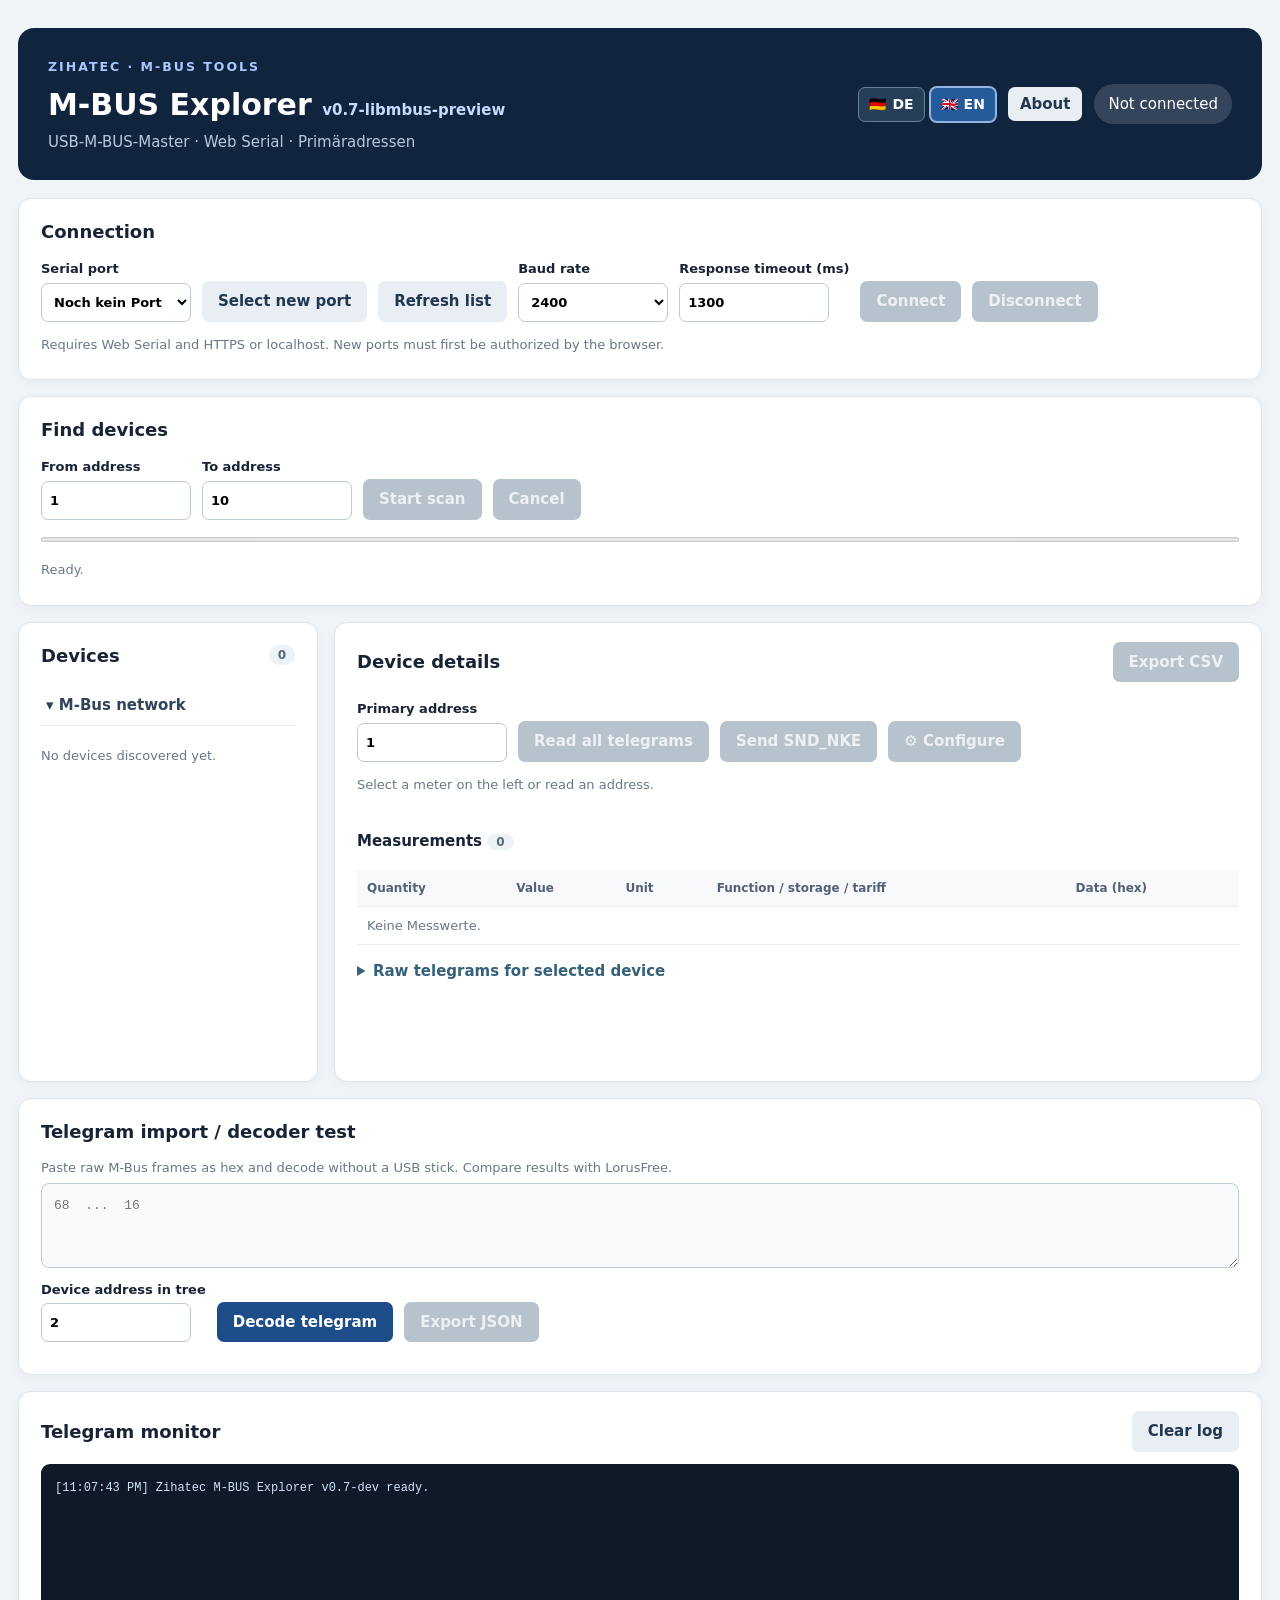
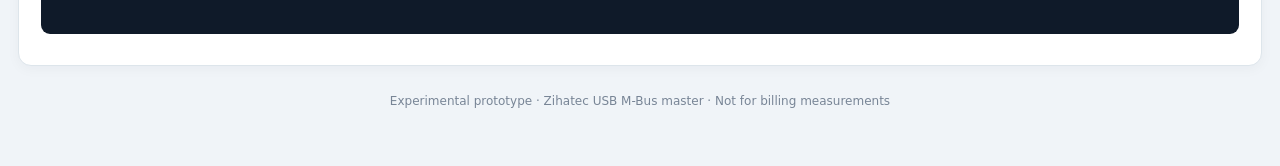
==== index.html @ 08e67579 "Add files via upload" ====
<!doctype html><html lang="de"><head><meta charset="utf-8"><meta name="viewport" content="width=device-width,initial-scale=1"><title>Zihatec M-BUS Explorer 0.7</title><link rel="stylesheet" href="style.css"></head><body><main><header><div><small>ZIHATEC · M-BUS TOOLS</small><h1>M-BUS Explorer <span>v0.7-libmbus-preview</span></h1><p>USB-M-BUS-Master · Web Serial · Primäradressen</p></div><div class="header-right"><div class="language-toggle" role="group" aria-label="Language / Sprache"><button type="button" id="langDe" class="lang-button" lang="de" aria-label="Deutsch" title="Deutsch">🇩🇪 <span>DE</span></button><button type="button" id="langEn" class="lang-button" lang="en" aria-label="English" title="English">🇬🇧 <span>EN</span></button></div><button id="aboutOpen" class="secondary small-button" data-i18n="about">Info</button><div id="status" class="pill">Nicht verbunden</div></div></header><section class="panel"><h2 data-i18n="connection">Verbindung</h2><div class="controls"><label><span data-i18n="serialPort">Serielle Schnittstelle</span><select id="ports"><option value="">Bitte Port freigeben …</option></select></label><button id="choosePort" class="secondary" data-i18n="choosePort">Neuen Port auswählen</button><button id="refreshPorts" class="secondary" data-i18n="refreshPorts">Liste aktualisieren</button><label><span data-i18n="baudrate">Baudrate</span><select id="baud"><option>2400</option><option>300</option><option>600</option><option>1200</option><option>4800</option><option>9600</option><option>19200</option></select></label><label><span data-i18n="timeoutLabel">Antwort-Timeout (ms)</span><input type="number" id="timeout" min="100" max="20000" value="1300"></label><button id="connect" data-i18n="connect">Verbinden</button><button id="disconnect" disabled data-i18n="disconnect">Trennen</button></div><p class="note" data-i18n="serialNote">Benötigt einen Browser mit Web Serial API und HTTPS oder localhost. Neue Ports müssen zunächst freigegeben werden.</p></section><section class="panel"><h2 data-i18n="search">Geräte suchen</h2><div class="controls"><label><span data-i18n="fromAddress">Von Adresse</span><input type="number" id="from" value="1" min="0" max="250"></label><label><span data-i18n="toAddress">Bis Adresse</span><input type="number" id="to" value="10" min="0" max="250"></label><button id="scan" disabled data-i18n="startScan">Scan starten</button><button id="stop" disabled data-i18n="cancel">Abbrechen</button></div><progress id="progress" value="0" max="100"></progress><p id="scanStatus" class="note" data-i18n="ready">Bereit.</p></section>
<section class="explorer-layout"><aside class="panel tree-panel"><div class="heading"><h2 data-i18n="devices">Geräte</h2><span id="deviceCount" class="counter">0</span></div><div class="tree-heading" data-i18n="network">▾ M-BUS Netzwerk</div><div id="deviceTree" class="device-tree" role="tree" aria-label="Gefundene M-BUS-Geräte"><p class="muted">Noch keine Geräte gefunden. Starte einen Scan oder lies eine Adresse aus.</p></div></aside><section class="panel detail-panel"><div class="heading"><h2 id="detailTitle" data-i18n="details">Gerätedetails</h2><button id="exportCsv" class="secondary" disabled data-i18n="exportCsv">CSV exportieren</button></div><div class="controls read-controls"><label><span data-i18n="primaryAddress">Primäradresse</span><input type="number" id="address" value="1" min="0" max="250"></label><button id="read" disabled data-i18n="readAll">Alle Telegramme lesen</button><button id="reset" disabled data-i18n="sendReset">SND_NKE senden</button><button id="configure" class="secondary" disabled data-i18n="configure">⚙ Konfigurieren</button></div><section id="configPanel" class="config-panel" hidden><div class="heading"><h3 data-i18n="configTitle">Geräteparameter</h3><button id="configClose" class="secondary" data-i18n="close">Schließen</button></div><p class="note" data-i18n="configWarning">Schreibbefehle verändern Zählereinstellungen. Nur ein eindeutig adressiertes Gerät konfigurieren. Gerät muss die Befehle unterstützen.</p><div class="config-grid"><fieldset><legend data-i18n="addressTitle">Primäradresse ändern</legend><label><span data-i18n="newAddress">Neue Adresse (1–250)</span><input id="newAddress" type="number" min="1" max="250" value="2"></label><button id="setAddress" data-i18n="writeAddress">Adresse schreiben und prüfen</button></fieldset><fieldset><legend data-i18n="baudTitle">Gerätebaudrate ändern</legend><label><span data-i18n="newBaud">Neue Baudrate</span><select id="newBaud"><option>300</option><option>600</option><option>1200</option><option selected>2400</option><option>4800</option><option>9600</option><option>19200</option><option>38400</option></select></label><button id="setBaud" data-i18n="writeBaud">Baudrate schreiben und prüfen</button></fieldset></div><div id="configResult" class="note" role="status"></div></section><div id="meterInfo" class="note" data-i18n="selectMeter">Links ein Gerät auswählen oder eine Adresse auslesen.</div><div id="meterMeta" class="meta-grid"></div><div id="decodeWarning" class="warning" hidden></div><h3><span data-i18n="measurements">Messwerte</span> <span id="recordCount" class="counter">0</span></h3><div class="tablewrap"><table><thead><tr><th data-i18n="measure">Messgröße</th><th data-i18n="value">Wert</th><th data-i18n="unit">Einheit</th><th data-i18n="functionStorage">Funktion / Speicher / Tarif</th><th data-i18n="rawData">Daten (Hex)</th></tr></thead><tbody id="records"><tr><td colspan="5" class="muted">Keine Messwerte.</td></tr></tbody></table></div><details class="raw-block"><summary data-i18n="rawTelegram">Rohtelegramm des ausgewählten Geräts</summary><pre id="rawFrame" data-i18n="noFrame">Noch kein Telegramm.</pre></details></section></section>
<section class="panel offline-panel"><div class="heading"><h2 data-i18n="telegramImport">Telegramm-Import / Decoder-Test</h2></div><p class="note" data-i18n="importHelp">M-BUS-Rohtelegramm als Hex einfügen und ohne USB-Stick dekodieren. Für Decoder-Vergleiche mit LorusFree.</p><textarea id="importHex" rows="3" spellcheck="false" placeholder="68  ...  16"></textarea><div class="controls import-actions"><label><span data-i18n="importAddress">Geräteadresse (für Baum)</span><input type="number" id="importAddress" min="0" max="250" value="2"></label><button id="importFrame" data-i18n="decodeImport">Telegramm dekodieren</button><button id="exportJson" class="secondary" disabled data-i18n="exportJson">JSON exportieren</button></div><p class="note" id="importResult" role="status"></p></section><section class="panel"><div class="heading"><h2 data-i18n="telegramMonitor">Telegramm-Monitor</h2><button id="clear" class="secondary" data-i18n="clearLog">Log löschen</button></div><pre id="log" aria-live="polite"></pre></section><footer data-i18n="footer">Experimenteller Prototyp · Zihatec USB-M-BUS-Master · Nicht für abrechnungsrelevante Messungen</footer></main><dialog id="aboutDialog"><div class="heading"><h2>Zihatec M-BUS Explorer v0.7-libmbus-preview</h2><button id="aboutClose" class="secondary" data-i18n="close">Schließen</button></div><p data-i18n="aboutBody">Browserbasierter M-BUS Explorer für Zihatec USB-M-BUS-Hardware.</p><p><b data-i18n="decoder">Decoder:</b> <span id="decoderVersion">Zihatec JS fallback · Adapter API v1</span></p><p data-i18n="decoderNote">libmbus wird als WebAssembly-Decoder geladen, falls ein geprüfter Build vorhanden ist. Ohne WASM bleibt der bisherige JavaScript-Decoder aktiv.</p><p><a href="https://www.hwhardsoft.de/" target="_blank" rel="noopener noreferrer" data-i18n="homepage">Zihatec Homepage besuchen</a></p><p><a href="https://github.com/rscada/libmbus" target="_blank" rel="noopener">libmbus · rSCADA</a> · BSD-3-Clause</p><p>© 2026 Zihatec GmbH</p></dialog><script src="i18n.js"></script><script src="decoder.js"></script><script src="decoder-api.js"></script><script src="app.js"></script><script src="wasm-loader.js"></script></body></html>
---- style.css ----
:root{font:15px/1.5 system-ui,-apple-system,Segoe UI,sans-serif;color:#182336;background:#f0f4f8}*{box-sizing:border-box}body{margin:0}main{max-width:1100px;margin:28px auto;padding:0 18px}header{background:#11243e;color:white;padding:27px 30px;border-radius:16px;display:flex;justify-content:space-between;gap:18px;align-items:center;margin-bottom:18px}header small{letter-spacing:2px;color:#a8c8ff;font-weight:700}h1{font-size:30px;margin:4px 0}h1 span{font-size:15px;color:#c6dbff}header p{margin:0;color:#b8c8dc}.pill{background:#33445b;padding:9px 14px;border-radius:30px;white-space:nowrap}.pill.on{background:#204b83}.panel{background:white;border:1px solid #dde5eb;border-radius:13px;padding:19px 22px;margin-bottom:16px;box-shadow:0 3px 13px #1223380a}h2{font-size:18px;margin:0 0 14px}.controls{display:flex;flex-wrap:wrap;align-items:end;gap:11px}.controls label{display:flex;flex-direction:column;gap:4px;font-size:13px;font-weight:650}input,select{font:inherit;background:#fff;border:1px solid #bdc8d4;border-radius:7px;padding:8px;width:150px;height:39px}button{font:inherit;border:0;background:#1c4d88;color:white;border-radius:7px;padding:9px 16px;min-height:39px;cursor:pointer;font-weight:600}button:hover:not(:disabled){background:#143d70}button:disabled{cursor:not-allowed;background:#b6c3cc;color:#edf1f5}.secondary{background:#e8eef4;color:#223750}.secondary:hover:not(:disabled){background:#dbe5ee}.note,.muted{color:#687789;font-size:13px}.note{margin:13px 0 6px}.tablewrap{overflow-x:auto}table{width:100%;border-collapse:collapse;margin-top:12px;text-align:left}td,th{padding:9px 10px;border-bottom:1px solid #e8edf1}th{font-size:12px;color:#526176;background:#f7f9fb}td button{min-height:29px;font-size:12px;padding:4px 10px}progress{width:100%;margin-top:15px;height:9px;accent-color:#245c9b}.heading{display:flex;align-items:center;justify-content:space-between;gap:15px}.heading h2{margin:0}pre{background:#0f1a29;color:#cde3f6;border-radius:9px;min-height:170px;max-height:350px;overflow:auto;padding:14px;white-space:pre-wrap;overflow-wrap:anywhere;font:12px/1.7 Consolas,monospace}footer{font-size:12px;text-align:center;color:#788596;padding:10px 0 28px}@media(max-width:630px){header{display:block}.pill{display:inline-block;margin-top:14px}h1{font-size:25px}input,select{width:135px}}

main{max-width:1450px}.explorer-layout{display:grid;grid-template-columns:minmax(240px,300px) minmax(0,1fr);align-items:stretch;gap:16px}.explorer-layout>.panel{min-width:0}.tree-panel{min-height:460px}.tree-heading{margin-top:16px;padding:9px 5px;font-weight:700;color:#31445a;border-bottom:1px solid #e5ecf2}.device-tree{padding:7px 0}.device-node{display:block;width:100%;min-height:unset;text-align:left;background:transparent;color:#24405a;border:1px solid transparent;border-radius:8px;padding:10px 9px;font-weight:500;cursor:pointer;margin:3px 0}.device-node:hover:not(:disabled){background:#edf3fb;color:#173f71}.device-node.selected{background:#e4eefb;border-color:#91afd5}.device-node .node-head{display:flex;gap:7px;align-items:center;font-weight:700}.device-node .node-sub{display:block;padding-left:22px;font-size:12px;color:#687789;overflow-wrap:anywhere}.node-bullet{color:#255a99;font-size:11px}.node-offline{color:#9aa8b6}.counter{background:#edf2f6;color:#576a7a;border-radius:20px;padding:1px 9px;font-size:12px;font-weight:600}.read-controls{margin-top:17px}.meta-grid{display:grid;grid-template-columns:repeat(auto-fit,minmax(130px,1fr));gap:9px;margin:15px 0}.meta-item{background:#f5f8fb;padding:10px 12px;border-radius:9px;min-width:0}.meta-item .k{display:block;font-size:11px;color:#677789}.meta-item .v{display:block;font-size:14px;font-weight:650;overflow-wrap:anywhere}.detail-panel h3{font-size:15px;margin:21px 0 5px}.warning{border:1px solid #efd39a;background:#fff7e7;border-radius:8px;padding:10px 12px;color:#7a521c;font-size:13px}.raw-block{margin-top:15px}.raw-block summary{cursor:pointer;font-weight:650;color:#35617a}.raw-block pre{min-height:70px;max-height:160px}td.value{font-variant-numeric:tabular-nums;font-weight:700}tr.unknown td{color:#8a6c42}@media(max-width:860px){.explorer-layout{grid-template-columns:1fr}.tree-panel{min-height:auto}.device-tree{display:grid;grid-template-columns:repeat(auto-fill,minmax(220px,1fr));gap:3px}}
.header-right{display:flex;flex-wrap:wrap;align-items:center;justify-content:flex-end;gap:12px}.language-choice{display:flex;align-items:center;gap:8px;font-size:13px}.language-choice select{width:105px;height:34px}.small-button{min-height:34px;padding:6px 12px}.config-panel{background:#edf3fa;border:1px solid #b1c7e6;border-radius:12px;padding:14px 17px;margin:16px 0}.config-panel h3{margin:2px 0}.config-grid{display:grid;grid-template-columns:repeat(auto-fit,minmax(220px,1fr));gap:12px}.config-grid fieldset{border:1px solid #ccdaeb;border-radius:9px;display:flex;flex-direction:column;gap:10px;min-width:0}.config-grid legend{font-weight:700;padding:0 5px}.config-grid label{display:flex;flex-direction:column;gap:4px;font-size:13px}.config-grid button{width:100%}dialog{border:1px solid #cad6df;border-radius:14px;padding:24px;max-width:min(550px,92vw);box-shadow:0 15px 70px #0004}dialog::backdrop{background:#0d1e3288}[hidden]{display:none!important}@media(max-width:700px){.header-right{justify-content:flex-start}}

/* v0.6 compact language switch */
.language-toggle{display:inline-flex;gap:5px;align-items:center;white-space:nowrap}.lang-button{font-size:14px;min-height:35px;padding:6px 10px;border:1px solid #65819c;background:#273e58;color:#fff;display:flex;gap:6px;align-items:center}.lang-button:hover:not(:disabled){background:#3e5876}.lang-button.active{background:#245c9b;border-color:#96b6e2;box-shadow:0 0 0 1px #96b6e2}.lang-button:focus-visible{outline:3px solid #f6d260;outline-offset:3px}.offline-panel textarea{display:block;width:100%;max-width:none;min-height:82px;resize:vertical;font:13px/1.5 Consolas,monospace;background:#f8fafc;padding:12px;border:1px solid #bdc8d4;border-radius:8px}.import-actions{margin-top:12px}

/* Zihatec navy/blue theme */
:root{accent-color:#245c9b}a{color:#194b86}a:hover{color:#103766}button:focus-visible,input:focus-visible,select:focus-visible,textarea:focus-visible{outline:2px solid #3169a9;outline-offset:2px}progress{accent-color:#245c9b}progress::-webkit-progress-value{background:#245c9b}progress::-moz-progress-bar{background:#245c9b}
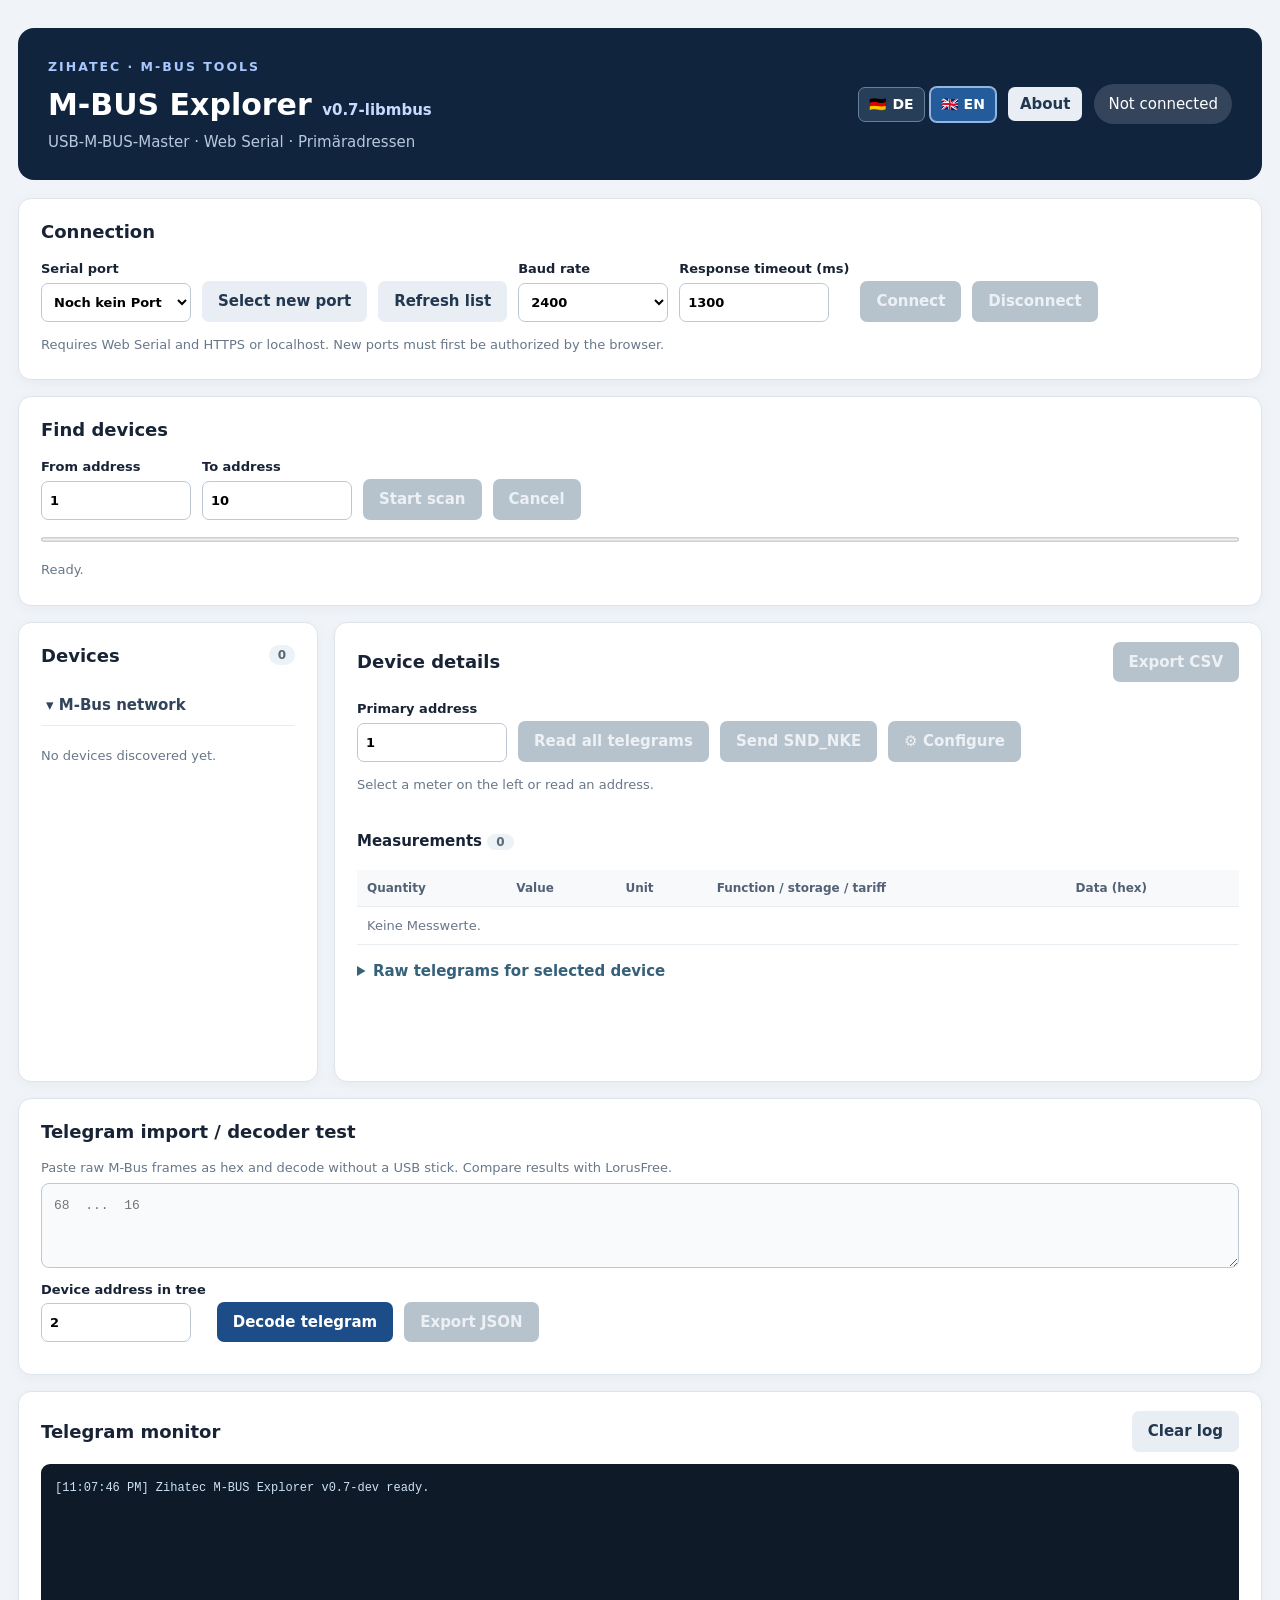
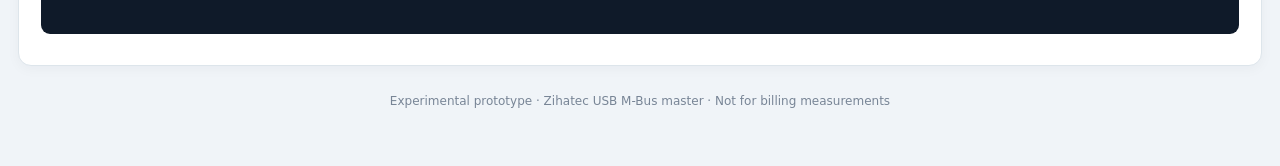
==== commit d8d3982c: "Add files via upload" ====
--- a/index.html
+++ b/index.html
@@ -1,3 +1,3 @@
-<!doctype html><html lang="de"><head><meta charset="utf-8"><meta name="viewport" content="width=device-width,initial-scale=1"><title>Zihatec M-BUS Explorer 0.7</title><link rel="stylesheet" href="style.css"></head><body><main><header><div><small>ZIHATEC · M-BUS TOOLS</small><h1>M-BUS Explorer <span>v0.7-libmbus-preview</span></h1><p>USB-M-BUS-Master · Web Serial · Primäradressen</p></div><div class="header-right"><div class="language-toggle" role="group" aria-label="Language / Sprache"><button type="button" id="langDe" class="lang-button" lang="de" aria-label="Deutsch" title="Deutsch">🇩🇪 <span>DE</span></button><button type="button" id="langEn" class="lang-button" lang="en" aria-label="English" title="English">🇬🇧 <span>EN</span></button></div><button id="aboutOpen" class="secondary small-button" data-i18n="about">Info</button><div id="status" class="pill">Nicht verbunden</div></div></header><section class="panel"><h2 data-i18n="connection">Verbindung</h2><div class="controls"><label><span data-i18n="serialPort">Serielle Schnittstelle</span><select id="ports"><option value="">Bitte Port freigeben …</option></select></label><button id="choosePort" class="secondary" data-i18n="choosePort">Neuen Port auswählen</button><button id="refreshPorts" class="secondary" data-i18n="refreshPorts">Liste aktualisieren</button><label><span data-i18n="baudrate">Baudrate</span><select id="baud"><option>2400</option><option>300</option><option>600</option><option>1200</option><option>4800</option><option>9600</option><option>19200</option></select></label><label><span data-i18n="timeoutLabel">Antwort-Timeout (ms)</span><input type="number" id="timeout" min="100" max="20000" value="1300"></label><button id="connect" data-i18n="connect">Verbinden</button><button id="disconnect" disabled data-i18n="disconnect">Trennen</button></div><p class="note" data-i18n="serialNote">Benötigt einen Browser mit Web Serial API und HTTPS oder localhost. Neue Ports müssen zunächst freigegeben werden.</p></section><section class="panel"><h2 data-i18n="search">Geräte suchen</h2><div class="controls"><label><span data-i18n="fromAddress">Von Adresse</span><input type="number" id="from" value="1" min="0" max="250"></label><label><span data-i18n="toAddress">Bis Adresse</span><input type="number" id="to" value="10" min="0" max="250"></label><button id="scan" disabled data-i18n="startScan">Scan starten</button><button id="stop" disabled data-i18n="cancel">Abbrechen</button></div><progress id="progress" value="0" max="100"></progress><p id="scanStatus" class="note" data-i18n="ready">Bereit.</p></section>
+<!doctype html><html lang="de"><head><meta charset="utf-8"><meta name="viewport" content="width=device-width,initial-scale=1"><title>Zihatec M-BUS Explorer 0.7</title><link rel="stylesheet" href="style.css"></head><body><main><header><div><small>ZIHATEC · M-BUS TOOLS</small><h1>M-BUS Explorer <span>v0.7-libmbus</span></h1><p>USB-M-BUS-Master · Web Serial · Primäradressen</p></div><div class="header-right"><div class="language-toggle" role="group" aria-label="Language / Sprache"><button type="button" id="langDe" class="lang-button" lang="de" aria-label="Deutsch" title="Deutsch">🇩🇪 <span>DE</span></button><button type="button" id="langEn" class="lang-button" lang="en" aria-label="English" title="English">🇬🇧 <span>EN</span></button></div><button id="aboutOpen" class="secondary small-button" data-i18n="about">Info</button><div id="status" class="pill">Nicht verbunden</div></div></header><section class="panel"><h2 data-i18n="connection">Verbindung</h2><div class="controls"><label><span data-i18n="serialPort">Serielle Schnittstelle</span><select id="ports"><option value="">Bitte Port freigeben …</option></select></label><button id="choosePort" class="secondary" data-i18n="choosePort">Neuen Port auswählen</button><button id="refreshPorts" class="secondary" data-i18n="refreshPorts">Liste aktualisieren</button><label><span data-i18n="baudrate">Baudrate</span><select id="baud"><option>2400</option><option>300</option><option>600</option><option>1200</option><option>4800</option><option>9600</option><option>19200</option></select></label><label><span data-i18n="timeoutLabel">Antwort-Timeout (ms)</span><input type="number" id="timeout" min="100" max="20000" value="1300"></label><button id="connect" data-i18n="connect">Verbinden</button><button id="disconnect" disabled data-i18n="disconnect">Trennen</button></div><p class="note" data-i18n="serialNote">Benötigt einen Browser mit Web Serial API und HTTPS oder localhost. Neue Ports müssen zunächst freigegeben werden.</p></section><section class="panel"><h2 data-i18n="search">Geräte suchen</h2><div class="controls"><label><span data-i18n="fromAddress">Von Adresse</span><input type="number" id="from" value="1" min="0" max="250"></label><label><span data-i18n="toAddress">Bis Adresse</span><input type="number" id="to" value="10" min="0" max="250"></label><button id="scan" disabled data-i18n="startScan">Scan starten</button><button id="stop" disabled data-i18n="cancel">Abbrechen</button></div><progress id="progress" value="0" max="100"></progress><p id="scanStatus" class="note" data-i18n="ready">Bereit.</p></section>
 <section class="explorer-layout"><aside class="panel tree-panel"><div class="heading"><h2 data-i18n="devices">Geräte</h2><span id="deviceCount" class="counter">0</span></div><div class="tree-heading" data-i18n="network">▾ M-BUS Netzwerk</div><div id="deviceTree" class="device-tree" role="tree" aria-label="Gefundene M-BUS-Geräte"><p class="muted">Noch keine Geräte gefunden. Starte einen Scan oder lies eine Adresse aus.</p></div></aside><section class="panel detail-panel"><div class="heading"><h2 id="detailTitle" data-i18n="details">Gerätedetails</h2><button id="exportCsv" class="secondary" disabled data-i18n="exportCsv">CSV exportieren</button></div><div class="controls read-controls"><label><span data-i18n="primaryAddress">Primäradresse</span><input type="number" id="address" value="1" min="0" max="250"></label><button id="read" disabled data-i18n="readAll">Alle Telegramme lesen</button><button id="reset" disabled data-i18n="sendReset">SND_NKE senden</button><button id="configure" class="secondary" disabled data-i18n="configure">⚙ Konfigurieren</button></div><section id="configPanel" class="config-panel" hidden><div class="heading"><h3 data-i18n="configTitle">Geräteparameter</h3><button id="configClose" class="secondary" data-i18n="close">Schließen</button></div><p class="note" data-i18n="configWarning">Schreibbefehle verändern Zählereinstellungen. Nur ein eindeutig adressiertes Gerät konfigurieren. Gerät muss die Befehle unterstützen.</p><div class="config-grid"><fieldset><legend data-i18n="addressTitle">Primäradresse ändern</legend><label><span data-i18n="newAddress">Neue Adresse (1–250)</span><input id="newAddress" type="number" min="1" max="250" value="2"></label><button id="setAddress" data-i18n="writeAddress">Adresse schreiben und prüfen</button></fieldset><fieldset><legend data-i18n="baudTitle">Gerätebaudrate ändern</legend><label><span data-i18n="newBaud">Neue Baudrate</span><select id="newBaud"><option>300</option><option>600</option><option>1200</option><option selected>2400</option><option>4800</option><option>9600</option><option>19200</option><option>38400</option></select></label><button id="setBaud" data-i18n="writeBaud">Baudrate schreiben und prüfen</button></fieldset></div><div id="configResult" class="note" role="status"></div></section><div id="meterInfo" class="note" data-i18n="selectMeter">Links ein Gerät auswählen oder eine Adresse auslesen.</div><div id="meterMeta" class="meta-grid"></div><div id="decodeWarning" class="warning" hidden></div><h3><span data-i18n="measurements">Messwerte</span> <span id="recordCount" class="counter">0</span></h3><div class="tablewrap"><table><thead><tr><th data-i18n="measure">Messgröße</th><th data-i18n="value">Wert</th><th data-i18n="unit">Einheit</th><th data-i18n="functionStorage">Funktion / Speicher / Tarif</th><th data-i18n="rawData">Daten (Hex)</th></tr></thead><tbody id="records"><tr><td colspan="5" class="muted">Keine Messwerte.</td></tr></tbody></table></div><details class="raw-block"><summary data-i18n="rawTelegram">Rohtelegramm des ausgewählten Geräts</summary><pre id="rawFrame" data-i18n="noFrame">Noch kein Telegramm.</pre></details></section></section>
-<section class="panel offline-panel"><div class="heading"><h2 data-i18n="telegramImport">Telegramm-Import / Decoder-Test</h2></div><p class="note" data-i18n="importHelp">M-BUS-Rohtelegramm als Hex einfügen und ohne USB-Stick dekodieren. Für Decoder-Vergleiche mit LorusFree.</p><textarea id="importHex" rows="3" spellcheck="false" placeholder="68  ...  16"></textarea><div class="controls import-actions"><label><span data-i18n="importAddress">Geräteadresse (für Baum)</span><input type="number" id="importAddress" min="0" max="250" value="2"></label><button id="importFrame" data-i18n="decodeImport">Telegramm dekodieren</button><button id="exportJson" class="secondary" disabled data-i18n="exportJson">JSON exportieren</button></div><p class="note" id="importResult" role="status"></p></section><section class="panel"><div class="heading"><h2 data-i18n="telegramMonitor">Telegramm-Monitor</h2><button id="clear" class="secondary" data-i18n="clearLog">Log löschen</button></div><pre id="log" aria-live="polite"></pre></section><footer data-i18n="footer">Experimenteller Prototyp · Zihatec USB-M-BUS-Master · Nicht für abrechnungsrelevante Messungen</footer></main><dialog id="aboutDialog"><div class="heading"><h2>Zihatec M-BUS Explorer v0.7-libmbus-preview</h2><button id="aboutClose" class="secondary" data-i18n="close">Schließen</button></div><p data-i18n="aboutBody">Browserbasierter M-BUS Explorer für Zihatec USB-M-BUS-Hardware.</p><p><b data-i18n="decoder">Decoder:</b> <span id="decoderVersion">Zihatec JS fallback · Adapter API v1</span></p><p data-i18n="decoderNote">libmbus wird als WebAssembly-Decoder geladen, falls ein geprüfter Build vorhanden ist. Ohne WASM bleibt der bisherige JavaScript-Decoder aktiv.</p><p><a href="https://www.hwhardsoft.de/" target="_blank" rel="noopener noreferrer" data-i18n="homepage">Zihatec Homepage besuchen</a></p><p><a href="https://github.com/rscada/libmbus" target="_blank" rel="noopener">libmbus · rSCADA</a> · BSD-3-Clause</p><p>© 2026 Zihatec GmbH</p></dialog><script src="i18n.js"></script><script src="decoder.js"></script><script src="decoder-api.js"></script><script src="app.js"></script><script src="wasm-loader.js"></script></body></html>
+<section class="panel offline-panel"><div class="heading"><h2 data-i18n="telegramImport">Telegramm-Import / Decoder-Test</h2></div><p class="note" data-i18n="importHelp">M-BUS-Rohtelegramm als Hex einfügen und ohne USB-Stick dekodieren. Für Decoder-Vergleiche mit LorusFree.</p><textarea id="importHex" rows="3" spellcheck="false" placeholder="68  ...  16"></textarea><div class="controls import-actions"><label><span data-i18n="importAddress">Geräteadresse (für Baum)</span><input type="number" id="importAddress" min="0" max="250" value="2"></label><button id="importFrame" data-i18n="decodeImport">Telegramm dekodieren</button><button id="exportJson" class="secondary" disabled data-i18n="exportJson">JSON exportieren</button></div><p class="note" id="importResult" role="status"></p></section><section class="panel"><div class="heading"><h2 data-i18n="telegramMonitor">Telegramm-Monitor</h2><button id="clear" class="secondary" data-i18n="clearLog">Log löschen</button></div><pre id="log" aria-live="polite"></pre></section><footer data-i18n="footer">Experimenteller Prototyp · Zihatec USB-M-BUS-Master · Nicht für abrechnungsrelevante Messungen</footer></main><dialog id="aboutDialog"><div class="heading"><h2>Zihatec M-BUS Explorer v0.7-libmbus</h2><button id="aboutClose" class="secondary" data-i18n="close">Schließen</button></div><p data-i18n="aboutBody">Browserbasierter M-BUS Explorer für Zihatec USB-M-BUS-Hardware.</p><p><b data-i18n="decoder">Decoder:</b> <span id="decoderVersion">Zihatec JS fallback · Adapter API v1</span></p><p data-i18n="decoderNote">Der geprüfte libmbus-WebAssembly-Decoder wird geladen. Sollte er nicht verfügbar sein, bleibt der JavaScript-Decoder als Rückfallebene aktiv.</p><p><a href="https://www.hwhardsoft.de/" target="_blank" rel="noopener noreferrer" data-i18n="homepage">Zihatec Homepage besuchen</a></p><p><a href="https://github.com/rscada/libmbus" target="_blank" rel="noopener">libmbus · rSCADA</a> · BSD-3-Clause</p><p>© 2026 Zihatec GmbH</p></dialog><script src="i18n.js"></script><script src="decoder.js"></script><script src="decoder-api.js"></script><script src="app.js"></script><script src="wasm-loader.js"></script></body></html>
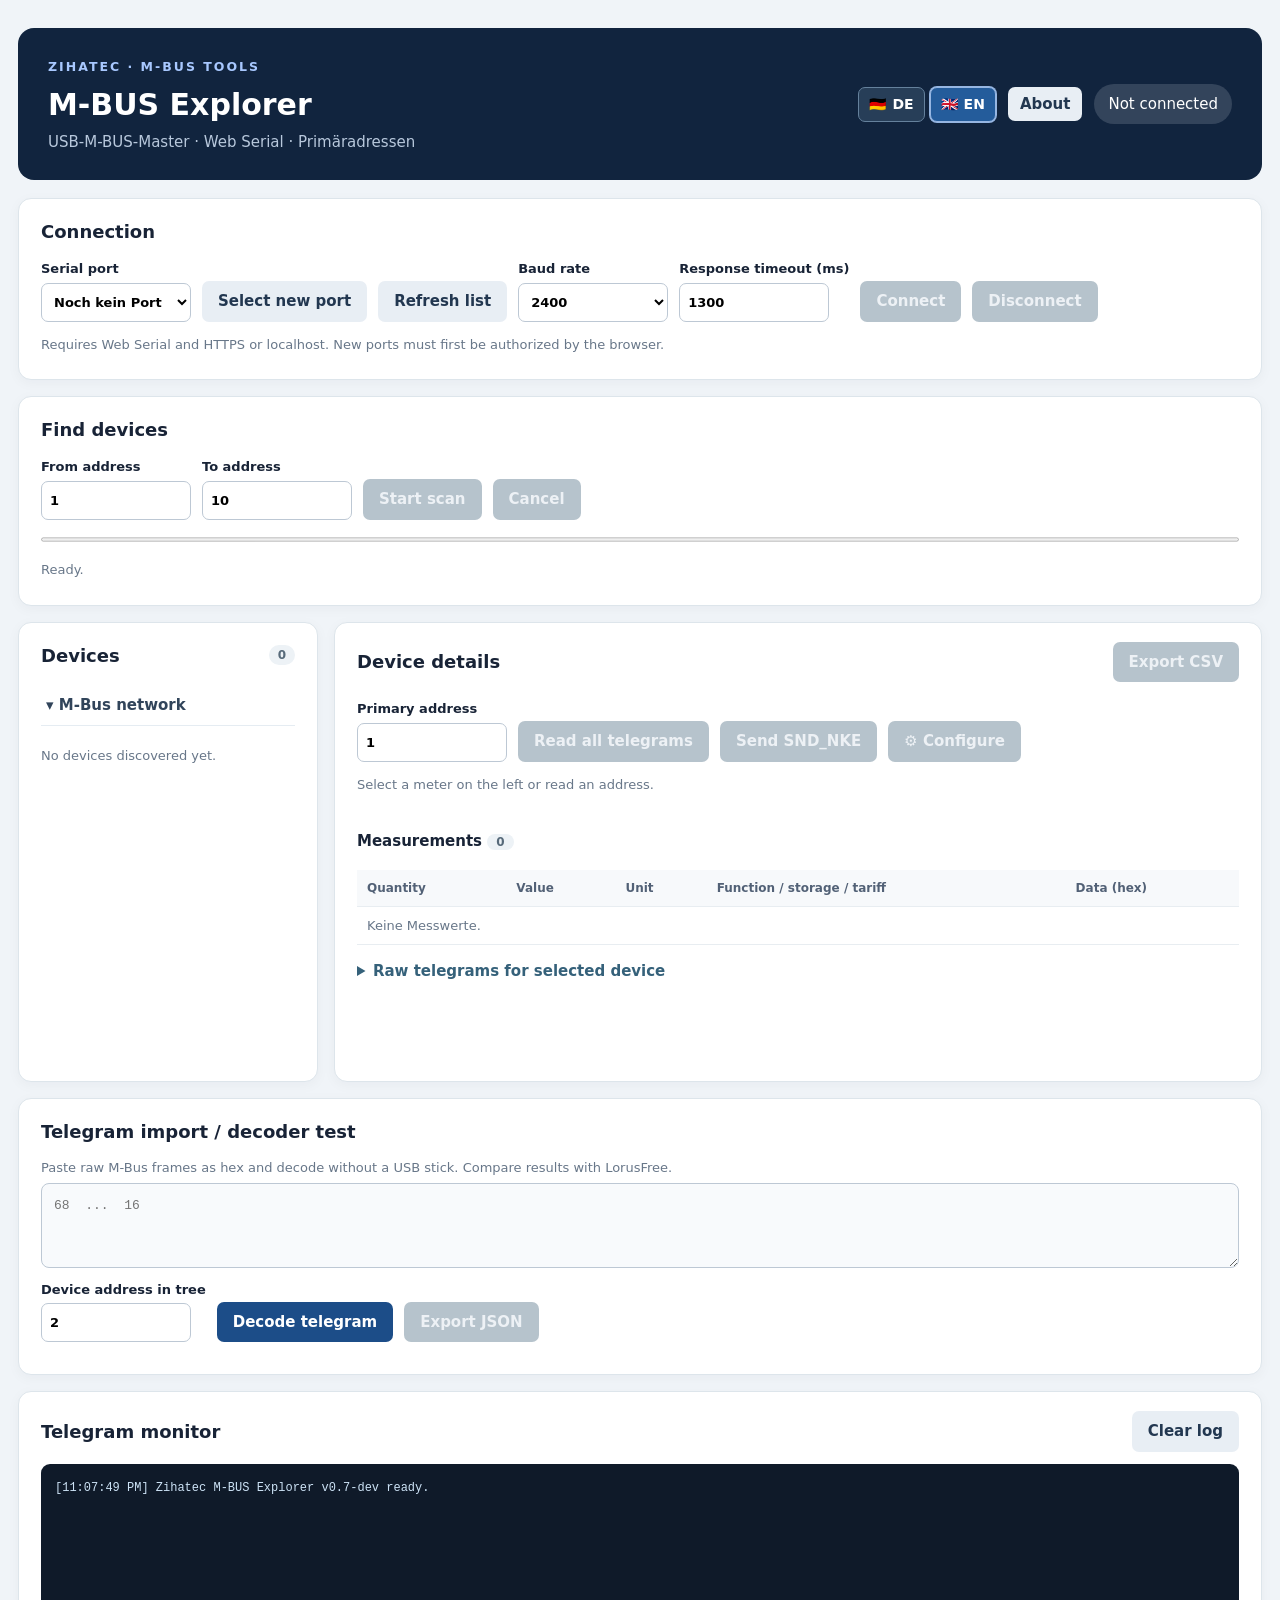
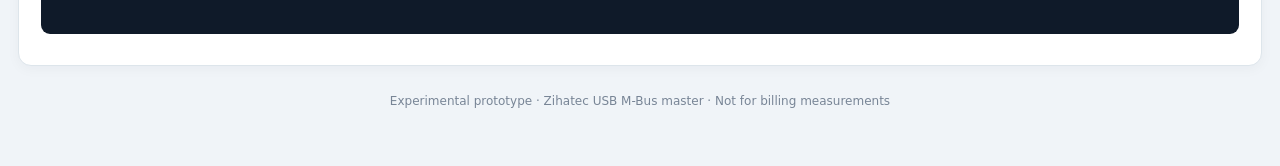
==== commit c03c9161: "Add files via upload" ====
--- a/index.html
+++ b/index.html
@@ -1,3 +1,3 @@
-<!doctype html><html lang="de"><head><meta charset="utf-8"><meta name="viewport" content="width=device-width,initial-scale=1"><title>Zihatec M-BUS Explorer 0.7</title><link rel="stylesheet" href="style.css"></head><body><main><header><div><small>ZIHATEC · M-BUS TOOLS</small><h1>M-BUS Explorer <span>v0.7-libmbus</span></h1><p>USB-M-BUS-Master · Web Serial · Primäradressen</p></div><div class="header-right"><div class="language-toggle" role="group" aria-label="Language / Sprache"><button type="button" id="langDe" class="lang-button" lang="de" aria-label="Deutsch" title="Deutsch">🇩🇪 <span>DE</span></button><button type="button" id="langEn" class="lang-button" lang="en" aria-label="English" title="English">🇬🇧 <span>EN</span></button></div><button id="aboutOpen" class="secondary small-button" data-i18n="about">Info</button><div id="status" class="pill">Nicht verbunden</div></div></header><section class="panel"><h2 data-i18n="connection">Verbindung</h2><div class="controls"><label><span data-i18n="serialPort">Serielle Schnittstelle</span><select id="ports"><option value="">Bitte Port freigeben …</option></select></label><button id="choosePort" class="secondary" data-i18n="choosePort">Neuen Port auswählen</button><button id="refreshPorts" class="secondary" data-i18n="refreshPorts">Liste aktualisieren</button><label><span data-i18n="baudrate">Baudrate</span><select id="baud"><option>2400</option><option>300</option><option>600</option><option>1200</option><option>4800</option><option>9600</option><option>19200</option></select></label><label><span data-i18n="timeoutLabel">Antwort-Timeout (ms)</span><input type="number" id="timeout" min="100" max="20000" value="1300"></label><button id="connect" data-i18n="connect">Verbinden</button><button id="disconnect" disabled data-i18n="disconnect">Trennen</button></div><p class="note" data-i18n="serialNote">Benötigt einen Browser mit Web Serial API und HTTPS oder localhost. Neue Ports müssen zunächst freigegeben werden.</p></section><section class="panel"><h2 data-i18n="search">Geräte suchen</h2><div class="controls"><label><span data-i18n="fromAddress">Von Adresse</span><input type="number" id="from" value="1" min="0" max="250"></label><label><span data-i18n="toAddress">Bis Adresse</span><input type="number" id="to" value="10" min="0" max="250"></label><button id="scan" disabled data-i18n="startScan">Scan starten</button><button id="stop" disabled data-i18n="cancel">Abbrechen</button></div><progress id="progress" value="0" max="100"></progress><p id="scanStatus" class="note" data-i18n="ready">Bereit.</p></section>
+<!doctype html><html lang="de"><head><meta charset="utf-8"><meta name="viewport" content="width=device-width,initial-scale=1"><title>Zihatec M-BUS Explorer 0.7</title><link rel="stylesheet" href="style.css"></head><body><main><header><div><small>ZIHATEC · M-BUS TOOLS</small><h1>M-BUS Explorer</h1><p>USB-M-BUS-Master · Web Serial · Primäradressen</p></div><div class="header-right"><div class="language-toggle" role="group" aria-label="Language / Sprache"><button type="button" id="langDe" class="lang-button" lang="de" aria-label="Deutsch" title="Deutsch">🇩🇪 <span>DE</span></button><button type="button" id="langEn" class="lang-button" lang="en" aria-label="English" title="English">🇬🇧 <span>EN</span></button></div><button id="aboutOpen" class="secondary small-button" data-i18n="about">Info</button><div id="status" class="pill">Nicht verbunden</div></div></header><section class="panel"><h2 data-i18n="connection">Verbindung</h2><div class="controls"><label><span data-i18n="serialPort">Serielle Schnittstelle</span><select id="ports"><option value="">Bitte Port freigeben …</option></select></label><button id="choosePort" class="secondary" data-i18n="choosePort">Neuen Port auswählen</button><button id="refreshPorts" class="secondary" data-i18n="refreshPorts">Liste aktualisieren</button><label><span data-i18n="baudrate">Baudrate</span><select id="baud"><option>2400</option><option>300</option><option>600</option><option>1200</option><option>4800</option><option>9600</option><option>19200</option></select></label><label><span data-i18n="timeoutLabel">Antwort-Timeout (ms)</span><input type="number" id="timeout" min="100" max="20000" value="1300"></label><button id="connect" data-i18n="connect">Verbinden</button><button id="disconnect" disabled data-i18n="disconnect">Trennen</button></div><p class="note" data-i18n="serialNote">Benötigt einen Browser mit Web Serial API und HTTPS oder localhost. Neue Ports müssen zunächst freigegeben werden.</p></section><section class="panel"><h2 data-i18n="search">Geräte suchen</h2><div class="controls"><label><span data-i18n="fromAddress">Von Adresse</span><input type="number" id="from" value="1" min="0" max="250"></label><label><span data-i18n="toAddress">Bis Adresse</span><input type="number" id="to" value="10" min="0" max="250"></label><button id="scan" disabled data-i18n="startScan">Scan starten</button><button id="stop" disabled data-i18n="cancel">Abbrechen</button></div><progress id="progress" value="0" max="100"></progress><p id="scanStatus" class="note" data-i18n="ready">Bereit.</p></section>
 <section class="explorer-layout"><aside class="panel tree-panel"><div class="heading"><h2 data-i18n="devices">Geräte</h2><span id="deviceCount" class="counter">0</span></div><div class="tree-heading" data-i18n="network">▾ M-BUS Netzwerk</div><div id="deviceTree" class="device-tree" role="tree" aria-label="Gefundene M-BUS-Geräte"><p class="muted">Noch keine Geräte gefunden. Starte einen Scan oder lies eine Adresse aus.</p></div></aside><section class="panel detail-panel"><div class="heading"><h2 id="detailTitle" data-i18n="details">Gerätedetails</h2><button id="exportCsv" class="secondary" disabled data-i18n="exportCsv">CSV exportieren</button></div><div class="controls read-controls"><label><span data-i18n="primaryAddress">Primäradresse</span><input type="number" id="address" value="1" min="0" max="250"></label><button id="read" disabled data-i18n="readAll">Alle Telegramme lesen</button><button id="reset" disabled data-i18n="sendReset">SND_NKE senden</button><button id="configure" class="secondary" disabled data-i18n="configure">⚙ Konfigurieren</button></div><section id="configPanel" class="config-panel" hidden><div class="heading"><h3 data-i18n="configTitle">Geräteparameter</h3><button id="configClose" class="secondary" data-i18n="close">Schließen</button></div><p class="note" data-i18n="configWarning">Schreibbefehle verändern Zählereinstellungen. Nur ein eindeutig adressiertes Gerät konfigurieren. Gerät muss die Befehle unterstützen.</p><div class="config-grid"><fieldset><legend data-i18n="addressTitle">Primäradresse ändern</legend><label><span data-i18n="newAddress">Neue Adresse (1–250)</span><input id="newAddress" type="number" min="1" max="250" value="2"></label><button id="setAddress" data-i18n="writeAddress">Adresse schreiben und prüfen</button></fieldset><fieldset><legend data-i18n="baudTitle">Gerätebaudrate ändern</legend><label><span data-i18n="newBaud">Neue Baudrate</span><select id="newBaud"><option>300</option><option>600</option><option>1200</option><option selected>2400</option><option>4800</option><option>9600</option><option>19200</option><option>38400</option></select></label><button id="setBaud" data-i18n="writeBaud">Baudrate schreiben und prüfen</button></fieldset></div><div id="configResult" class="note" role="status"></div></section><div id="meterInfo" class="note" data-i18n="selectMeter">Links ein Gerät auswählen oder eine Adresse auslesen.</div><div id="meterMeta" class="meta-grid"></div><div id="decodeWarning" class="warning" hidden></div><h3><span data-i18n="measurements">Messwerte</span> <span id="recordCount" class="counter">0</span></h3><div class="tablewrap"><table><thead><tr><th data-i18n="measure">Messgröße</th><th data-i18n="value">Wert</th><th data-i18n="unit">Einheit</th><th data-i18n="functionStorage">Funktion / Speicher / Tarif</th><th data-i18n="rawData">Daten (Hex)</th></tr></thead><tbody id="records"><tr><td colspan="5" class="muted">Keine Messwerte.</td></tr></tbody></table></div><details class="raw-block"><summary data-i18n="rawTelegram">Rohtelegramm des ausgewählten Geräts</summary><pre id="rawFrame" data-i18n="noFrame">Noch kein Telegramm.</pre></details></section></section>
 <section class="panel offline-panel"><div class="heading"><h2 data-i18n="telegramImport">Telegramm-Import / Decoder-Test</h2></div><p class="note" data-i18n="importHelp">M-BUS-Rohtelegramm als Hex einfügen und ohne USB-Stick dekodieren. Für Decoder-Vergleiche mit LorusFree.</p><textarea id="importHex" rows="3" spellcheck="false" placeholder="68  ...  16"></textarea><div class="controls import-actions"><label><span data-i18n="importAddress">Geräteadresse (für Baum)</span><input type="number" id="importAddress" min="0" max="250" value="2"></label><button id="importFrame" data-i18n="decodeImport">Telegramm dekodieren</button><button id="exportJson" class="secondary" disabled data-i18n="exportJson">JSON exportieren</button></div><p class="note" id="importResult" role="status"></p></section><section class="panel"><div class="heading"><h2 data-i18n="telegramMonitor">Telegramm-Monitor</h2><button id="clear" class="secondary" data-i18n="clearLog">Log löschen</button></div><pre id="log" aria-live="polite"></pre></section><footer data-i18n="footer">Experimenteller Prototyp · Zihatec USB-M-BUS-Master · Nicht für abrechnungsrelevante Messungen</footer></main><dialog id="aboutDialog"><div class="heading"><h2>Zihatec M-BUS Explorer v0.7-libmbus</h2><button id="aboutClose" class="secondary" data-i18n="close">Schließen</button></div><p data-i18n="aboutBody">Browserbasierter M-BUS Explorer für Zihatec USB-M-BUS-Hardware.</p><p><b data-i18n="decoder">Decoder:</b> <span id="decoderVersion">Zihatec JS fallback · Adapter API v1</span></p><p data-i18n="decoderNote">Der geprüfte libmbus-WebAssembly-Decoder wird geladen. Sollte er nicht verfügbar sein, bleibt der JavaScript-Decoder als Rückfallebene aktiv.</p><p><a href="https://www.hwhardsoft.de/" target="_blank" rel="noopener noreferrer" data-i18n="homepage">Zihatec Homepage besuchen</a></p><p><a href="https://github.com/rscada/libmbus" target="_blank" rel="noopener">libmbus · rSCADA</a> · BSD-3-Clause</p><p>© 2026 Zihatec GmbH</p></dialog><script src="i18n.js"></script><script src="decoder.js"></script><script src="decoder-api.js"></script><script src="app.js"></script><script src="wasm-loader.js"></script></body></html>
